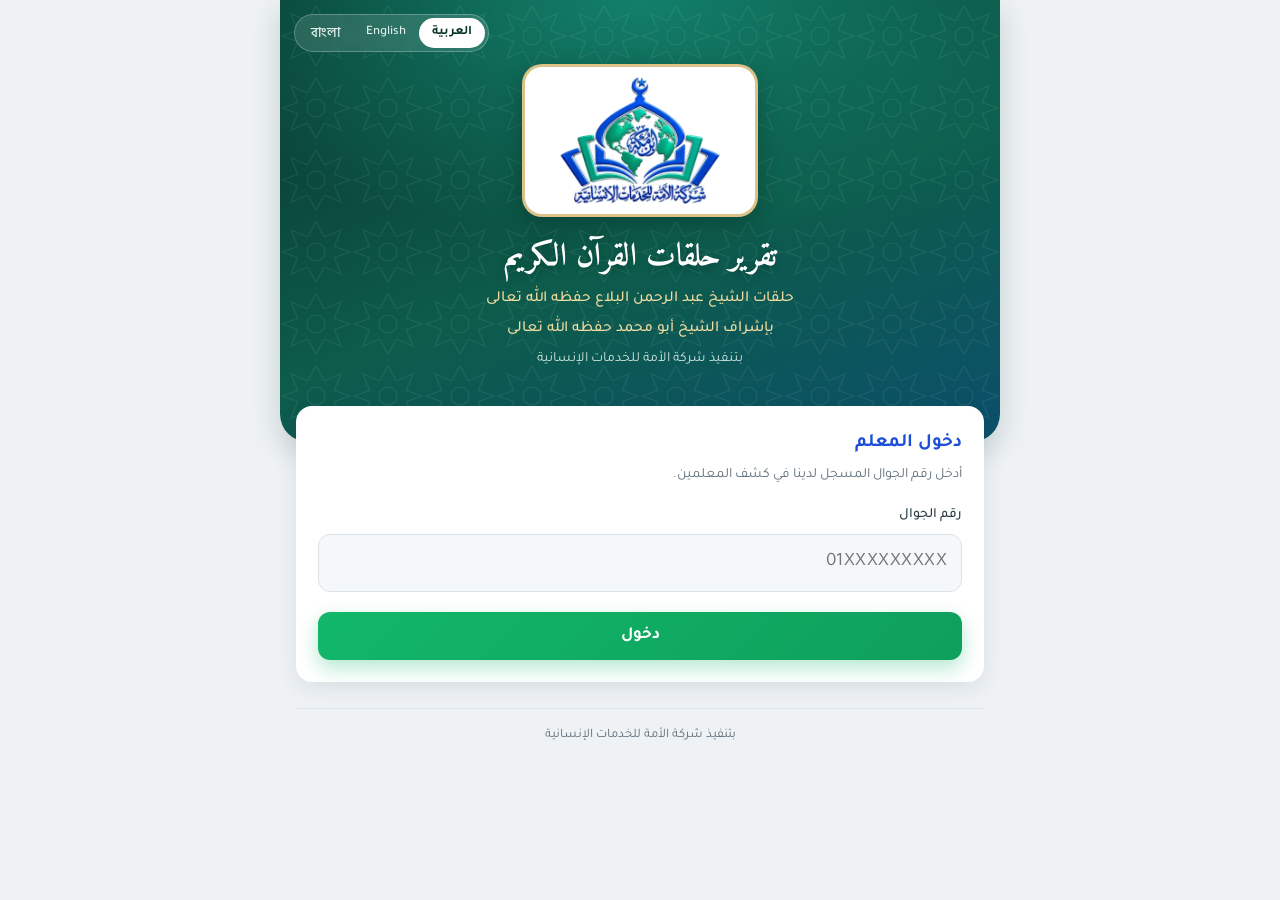
==== about.html @ 4562b219 "Redesign supporter portal (ring, month rail, cover cards, gallery viewer) and share center with What" ====
<!DOCTYPE html>
<html lang="ar" dir="rtl">
<head>
<meta charset="utf-8">
<meta name="viewport" content="width=device-width, initial-scale=1">
<meta name="robots" content="noindex,nofollow">
<meta name="theme-color" content="#0d5c4b">
<title>عن حلقات القرآن الكريم</title>
<link rel="icon" href="assets/logo.webp">
<link rel="manifest" href="manifest.webmanifest">
<link rel="apple-touch-icon" href="assets/icons/apple-touch-icon.png">
<meta name="mobile-web-app-capable" content="yes">
<meta name="apple-mobile-web-app-capable" content="yes">
<meta name="apple-mobile-web-app-status-bar-style" content="black-translucent">
<meta name="apple-mobile-web-app-title" content="حلقات القرآن">

<link rel="preconnect" href="https://fonts.googleapis.com">
<link rel="preconnect" href="https://fonts.gstatic.com" crossorigin>
<link href="https://fonts.googleapis.com/css2?family=Amiri:wght@700&family=Hind+Siliguri:wght@400;500;700&family=Tajawal:wght@400;500;700&display=swap" rel="stylesheet">
<link rel="stylesheet" href="css/style.css?v=8">
</head>
<body data-title="navAbout">
<div class="wrap wide">
  <header id="brand" class="brand"></header>
  <main>
    <nav id="topnav" class="topnav"></nav>
    <div id="content">
      <div class="card ab-hero"><h2 data-i18n="abHero"></h2><p data-i18n="abHeroSub"></p></div>
      <h3 class="ab-h" data-i18n="abStats"></h3>
      <div id="abStatsBox" class="stats s4 ab-stats"></div>
      <div id="abSections"></div>
      <h3 class="ab-h" data-i18n="abAchieve"></h3>
      <div id="abProgs"></div>
      <a class="btn ghost" href="index.html" style="text-align:center;text-decoration:none" data-i18n="abLogin"></a>
    </div>
  </main>
  <footer class="ft" data-i18n="brandCo"></footer>
</div>
<div id="toast" class="hidden"></div>
<script src="js/config.js?v=2"></script>
<script src="js/i18n.js"></script>
<script src="js/i18n2.js?v=13"></script>
<script src="js/common.js"></script>
<script src="js/about.js"></script>
</body>
</html>
---- css/style.css ----
:root{
  --bg:#eef2f5; --card:#fff; --ink:#14232d; --muted:#5f707c; --line:#dbe3e9; --soft:#f5f8fa;
  --pri:#0d5c4b; --pri2:#0a4a3c; --pri-d:#08352c; --blue:#1d44b8; --gold:#c9a24a; --goldbg:#fbf4e1;
  --ok:#17804f; --okbg:#e4f4ec; --err:#b23a2c; --errbg:#fbe9e6;
  --sh1:0 1px 2px rgba(16,40,52,.06),0 4px 14px rgba(16,40,52,.06); --sh2:0 10px 30px rgba(8,53,44,.18);
}
*{box-sizing:border-box}
html{-webkit-text-size-adjust:100%;scroll-behavior:smooth}
body{margin:0;background:var(--bg);color:var(--ink);font:400 16px/1.7 'Tajawal',system-ui,sans-serif}
html[lang=bn] body,html[lang=bn] input,html[lang=bn] select,html[lang=bn] textarea,html[lang=bn] button{font-family:'Hind Siliguri','Tajawal',system-ui,sans-serif}
html[lang=en] body{line-height:1.55}
.hidden{display:none!important}
.wrap{max-width:720px;margin:0 auto;padding:0 16px 56px}
.brand{position:relative;margin:0 -16px;padding:64px 20px 70px;text-align:center;color:#fff;
  background:
   url("data:image/svg+xml,%3Csvg xmlns='http://www.w3.org/2000/svg' width='72' height='72' viewBox='0 0 72 72'%3E%3Cg fill='none' stroke='%23ffffff' stroke-opacity='.07' stroke-width='1.2'%3E%3Cpath d='M36 6l8.5 14.7L61 14l-6.7 16.5L70 36l-15.7 5.5L61 58l-16.5-6.7L36 66l-8.5-14.7L11 58l6.7-16.5L2 36l15.7-5.5L11 14l16.5 6.7z'/%3E%3Ccircle cx='36' cy='36' r='9'/%3E%3C/g%3E%3C/svg%3E"),
   radial-gradient(120% 90% at 50% 0%,#12806a 0%,transparent 60%),
   linear-gradient(160deg,var(--pri-d) 0%,var(--pri) 55%,#0b4f6b 100%);
  border-radius:0 0 28px 28px;box-shadow:var(--sh2)}
.brand::after{content:"";position:absolute;left:50%;bottom:0;width:120px;height:4px;transform:translateX(-50%);background:linear-gradient(90deg,transparent,var(--gold),transparent);border-radius:4px}
.brand .lg{display:inline-block;background:#fff;border-radius:20px;padding:10px 20px;line-height:0;box-shadow:0 8px 24px rgba(0,0,0,.22);border:3px solid rgba(201,162,74,.65)}
.brand .lg img{width:190px;max-width:52vw;height:auto}
.brand h1{font:700 32px/1.4 'Amiri',serif;margin:18px 0 6px;text-shadow:0 2px 10px rgba(0,0,0,.25)}
html:not([lang=ar]) .brand h1{font-family:'Hind Siliguri','Tajawal',sans-serif;font-size:26px;font-weight:700}
.brand p{margin:0;color:#cfe3dc;font-size:14px;white-space:pre-line}
.brand p.sh{color:#f1dca0;font-size:15.5px;font-weight:500;line-height:1.9;margin-bottom:4px}
.langs{position:absolute;top:14px;inset-inline-end:14px;display:flex;background:rgba(255,255,255,.12);border:1px solid rgba(255,255,255,.25);border-radius:30px;padding:3px;backdrop-filter:blur(4px)}
.langs button{font:500 13px 'Tajawal','Hind Siliguri',sans-serif;color:#e4f0ec;background:transparent;border:0;border-radius:30px;padding:4px 13px;cursor:pointer;transition:background .15s}
.langs button.on{background:#fff;color:var(--pri-d);font-weight:700}
main{margin-top:-36px;position:relative}
.card{background:var(--card);border:1px solid var(--line);border-radius:16px;padding:22px;margin-bottom:16px;box-shadow:var(--sh1)}
h2{font-size:19px;margin:0 0 4px;color:var(--pri-d)}
.sub{color:var(--muted);font-size:14px;margin:0 0 14px}
label.f{display:block;font-weight:500;font-size:14px;margin:16px 0 6px;color:#2b3d49}
input[type=text],input[type=tel],input[type=email],input[type=date],textarea,select{
  width:100%;font:inherit;padding:12px 14px;border:1.5px solid var(--line);border-radius:12px;background:var(--soft);color:var(--ink);transition:border-color .15s,background .15s,box-shadow .15s}
input:hover,select:hover,textarea:hover{border-color:#b7c5cf}
input:focus,textarea:focus,select:focus{outline:0;border-color:var(--pri);background:#fff;box-shadow:0 0 0 4px rgba(13,92,75,.14)}
button:focus-visible,.slot:focus-within,.vrow:focus-within,summary:focus-visible{outline:3px solid #7fc1b0;outline-offset:2px}
input[type=tel],input[type=email]{direction:ltr;text-align:left}
html[dir=rtl] input[type=tel],html[dir=rtl] input[type=email]{text-align:right}
input[type=tel]{font-size:19px;letter-spacing:.5px}
.btn{display:block;width:100%;font:700 17px 'Tajawal',sans-serif;border:0;border-radius:12px;padding:14px;background:linear-gradient(180deg,var(--pri) 0%,var(--pri2) 100%);color:#fff;cursor:pointer;margin-top:20px;box-shadow:0 6px 16px rgba(13,92,75,.3);transition:transform .1s,box-shadow .15s,filter .15s}
html[lang=bn] .btn{font-family:'Hind Siliguri',sans-serif}
.btn:hover{filter:brightness(1.08);box-shadow:0 8px 20px rgba(13,92,75,.36)}
.btn:active{transform:translateY(1px)}
.btn:disabled{opacity:.6;cursor:wait}
.btn.ghost{background:#fff;color:var(--pri);border:1.5px solid var(--pri);box-shadow:none;margin-top:12px}
.btn.ghost:hover{background:var(--soft);filter:none}
.pick{display:block;width:100%;text-align:start;background:var(--soft);border:1.5px solid var(--line);border-radius:12px;padding:13px 16px;margin-top:10px;font:inherit;cursor:pointer;transition:border-color .15s,background .15s}
.pick:hover{border-color:var(--pri);background:#fff}
.pick b{display:block}.pick span{color:var(--muted);font-size:14px}
.me{display:flex;justify-content:space-between;gap:12px;align-items:center;border-inline-start:5px solid var(--gold)}
.me h2{font:700 22px/1.4 'Amiri','Hind Siliguri',serif;color:var(--pri-d)}
.me small{color:var(--muted);display:block;font-size:13.5px;line-height:1.5}
.linkbtn{background:var(--soft);border:1px solid var(--line);border-radius:30px;color:var(--pri-d);font:500 13.5px 'Tajawal','Hind Siliguri';cursor:pointer;padding:6px 16px;white-space:nowrap}
.linkbtn:hover{background:#fff;border-color:var(--pri)}
.tabs{display:flex;gap:4px;background:#e1e8ed;border-radius:14px;padding:4px;margin:0 0 16px}
.tabs button{flex:1;font:500 15px 'Tajawal','Hind Siliguri',sans-serif;padding:10px 6px;border:0;background:transparent;border-radius:11px;cursor:pointer;color:var(--muted);transition:all .15s}
.tabs button:hover{color:var(--pri-d)}
.tabs button.on{background:#fff;color:var(--pri-d);font-weight:700;box-shadow:0 1px 4px rgba(16,40,52,.15)}
.tabs.t3 button{font-size:14px}
.note{border-radius:12px;padding:13px 16px;font-size:15px;margin-bottom:16px}
.note.info{background:var(--goldbg);border:1px solid #ecd9a0;color:#5b4710}
.note.good{background:var(--okbg);border:1px solid #a9d9c0;color:#0f5a37}
.hd{color:var(--pri);font-size:13.5px;margin:6px 0 0;font-weight:500}
.grid{display:grid;grid-template-columns:repeat(3,1fr);gap:12px}
.sec{font-weight:700;margin:26px 0 6px;font-size:16px;color:var(--pri-d);display:flex;align-items:baseline;flex-wrap:wrap;gap:6px;padding-bottom:8px;border-bottom:1px solid var(--line)}
.sec small{font-weight:400;color:var(--muted);font-size:13px}
.slot{position:relative;display:flex;flex-direction:column;align-items:center;justify-content:center;text-align:center;gap:3px;aspect-ratio:1;border:2px dashed #aebfca;border-radius:14px;background:var(--soft) center/cover no-repeat;cursor:pointer;overflow:hidden;padding:6px;font-size:13px;transition:border-color .15s,background-color .15s,transform .1s}
.slot:hover{border-color:var(--pri);background-color:#fff}
.slot:active{transform:scale(.98)}
.slot .plus{width:42px;height:42px;border-radius:50%;background:#dff0ea;color:var(--pri);display:flex;align-items:center;justify-content:center}
.slot .plus svg{width:22px;height:22px}
.slot b{font-weight:500;color:#2b3d49}
.slot small{color:var(--err);font-size:11.5px}
.slot.has{border:2px solid var(--ok)}
.slot.has .plus,.slot.has b,.slot.has small{display:none}
.slot .tick{display:none;position:absolute;bottom:7px;inset-inline-end:7px;background:var(--ok);color:#fff;border-radius:50%;width:24px;height:24px;line-height:24px;font-size:13px;box-shadow:0 2px 6px rgba(0,0,0,.3)}
.slot.has .tick{display:block}
.vrow{display:flex;align-items:center;gap:14px;border:2px dashed #aebfca;border-radius:14px;padding:14px;margin-top:12px;background:var(--soft);cursor:pointer;position:relative;transition:border-color .15s}
.vrow:hover{border-color:var(--pri);background:#fff}
.vrow.has{border:2px solid var(--ok);background:#eef8f2}
.vrow .ic{width:46px;height:46px;border-radius:12px;background:#dff0ea;display:flex;align-items:center;justify-content:center;font-size:22px;flex:0 0 auto}
.vrow .t{flex:1;min-width:0}
.vrow .t b{display:block;font-size:15px}
.vrow .t span{display:block;color:var(--muted);font-size:13px;overflow:hidden;text-overflow:ellipsis;white-space:nowrap;unicode-bidi:plaintext;text-align:start}
.x{position:absolute;inset-inline-start:8px;top:8px;background:#fff;border:1px solid var(--line);border-radius:50%;width:28px;height:28px;cursor:pointer;font-size:0;display:none;z-index:2;box-shadow:0 1px 4px rgba(0,0,0,.2)}
.x::before{content:"✕";font-size:13px;color:var(--err)}
.has .x{display:block}
.vrow.has .x{top:50%;margin-top:-14px}
.overlay{position:fixed;inset:0;background:rgba(8,40,34,.82);backdrop-filter:blur(3px);display:flex;align-items:center;justify-content:center;padding:24px;z-index:50}
.overlay .box{background:#fff;border-radius:20px;padding:28px 24px;width:100%;max-width:380px;text-align:center;box-shadow:var(--sh2)}
.bar{height:12px;background:#e1e8ed;border-radius:8px;overflow:hidden;margin:18px 0 10px}
.bar i{display:block;height:100%;width:0;background:linear-gradient(90deg,var(--pri),var(--gold));border-radius:8px;transition:width .25s}
#toast{position:fixed;bottom:22px;right:50%;transform:translateX(50%);background:var(--ink);color:#fff;padding:12px 20px;border-radius:14px;font-size:15px;z-index:60;max-width:90%;text-align:center;box-shadow:var(--sh2)}
#toast.err{background:var(--err)}
.stats{display:grid;grid-template-columns:repeat(3,1fr);gap:12px;margin-bottom:14px}
.stat{background:#fff;border:1px solid var(--line);border-radius:16px;padding:16px 8px 14px;text-align:center;box-shadow:var(--sh1);position:relative;overflow:hidden}
.stat::before{content:"";position:absolute;top:0;left:0;right:0;height:4px;background:var(--blue)}
.stat.ok::before{background:var(--ok)}.stat.no::before{background:var(--err)}
.stat b{display:block;font:700 34px/1.2 'Amiri','Hind Siliguri',serif;color:var(--blue)}
.stat span{font-size:13px;color:var(--muted)}
.stat.ok b{color:var(--ok)}.stat.no b{color:var(--err)}
.meter{height:10px;background:#dde5ea;border-radius:8px;overflow:hidden;margin:0 0 16px}
.meter i{display:block;height:100%;background:linear-gradient(90deg,var(--ok),#3fbf86);border-radius:8px}
.row2{display:flex;gap:12px;flex-wrap:wrap}.row2>*{flex:1 1 140px;min-width:0}
.item{background:#fff;border:1px solid var(--line);border-radius:14px;margin-bottom:10px;overflow:hidden;box-shadow:var(--sh1);transition:border-color .15s}
.item[open]{border-color:#9cc7bb}
.item>summary{list-style:none;cursor:pointer;padding:14px 16px;display:flex;justify-content:space-between;gap:10px;align-items:center}
.item>summary::-webkit-details-marker{display:none}
.item>summary b{display:block;color:var(--pri-d)}
.item>summary small{color:var(--muted);display:block;font-size:13px;line-height:1.5}
.badge{font-size:12.5px;border-radius:30px;padding:3px 12px;white-space:nowrap;font-weight:500}
.badge.ok{background:var(--okbg);color:var(--ok)}.badge.no{background:var(--errbg);color:var(--err)}
.item .body{padding:0 16px 16px;border-top:1px solid var(--line);background:linear-gradient(#f8fbfc,#fff)}
.thumbs{display:grid;grid-template-columns:repeat(3,1fr);gap:8px;margin-top:12px}
.thumbs img,.vt{width:100%;aspect-ratio:1;object-fit:cover;border-radius:10px;background:#dfe7ec;cursor:pointer;display:block}
.vt{display:flex;align-items:center;justify-content:center;font-size:30px;background:linear-gradient(160deg,var(--pri),var(--blue));color:#fff;border:0}
.vwrap{margin-top:10px}.vwrap iframe{width:100%;aspect-ratio:16/9;border:0;border-radius:10px;background:#000}
.contact{display:flex;gap:8px;margin-top:10px;flex-wrap:wrap}
.contact a,.contact button{flex:1 1 110px;text-align:center;padding:9px 10px;border-radius:10px;border:1.5px solid var(--pri);color:var(--pri);background:#fff;text-decoration:none;font:500 14px 'Tajawal','Hind Siliguri',sans-serif;cursor:pointer}
.contact a:hover,.contact button:hover{background:var(--pri);color:#fff}
.contact button:disabled{opacity:.6;cursor:wait}
.lb{position:fixed;inset:0;background:rgba(0,0,0,.93);z-index:70;display:flex;align-items:center;justify-content:center;padding:12px}
.lb img{max-width:100%;max-height:92vh;border-radius:8px}
.lb a{position:absolute;top:16px;inset-inline-start:16px;color:#fff;font-size:15px;text-decoration:underline}
.empty{text-align:center;color:var(--muted);padding:34px 10px;background:#fff;border:1px dashed var(--line);border-radius:14px}
.stu{background:#fff;border:1px solid var(--line);border-radius:14px;padding:13px 16px;margin-bottom:10px;display:flex;justify-content:space-between;gap:10px;align-items:center;box-shadow:var(--sh1)}
.stu b{display:block;color:var(--pri-d)}.stu small{color:var(--muted);font-size:13px;display:block;line-height:1.5}
.stu .act{display:flex;gap:6px;flex:0 0 auto}
.stu .act button{font:inherit;font-size:13px;padding:6px 12px;border-radius:9px;border:1.5px solid var(--line);background:var(--soft);cursor:pointer}
.stu .act button:hover{border-color:var(--pri)}
.stu .act .dl{color:var(--err);border-color:#efc2bb;background:#fff}
.slist{margin-top:10px;border-top:1px dashed var(--line);padding-top:8px;font-size:14px;flex-basis:100%}
.slist div{padding:5px 0;border-bottom:1px solid #edf1f4}
footer.ft{text-align:center;color:var(--muted);font-size:13px;margin-top:26px;padding-top:16px;border-top:1px solid var(--line)}
@media (max-width:420px){.brand h1{font-size:27px}.brand{padding-top:60px}.card{padding:18px}}
@media (prefers-reduced-motion:reduce){*{transition:none!important;scroll-behavior:auto!important}}

/* ---------- الصفحات الفرعية ---------- */
.wrap.wide{max-width:1100px}
.brand.compact{padding:56px 18px 64px}
.brand.compact .lg{padding:6px 14px;border-radius:14px}
.brand.compact .lg img{width:120px}
.brand.compact h1{font-size:24px;margin:12px 0 0}
html:not([lang=ar]) .brand.compact h1{font-size:21px}
.brand.compact p{display:none}
.topnav{display:flex;gap:6px;align-items:center;background:#fff;border:1px solid var(--line);border-radius:16px;padding:6px;margin-bottom:16px;box-shadow:var(--sh1);overflow-x:auto}
.topnav a{flex:1 0 auto;text-align:center;padding:10px 16px;border-radius:11px;color:var(--muted);text-decoration:none;font-weight:500;font-size:15px;white-space:nowrap}
.topnav a:hover{color:var(--pri-d);background:var(--soft)}
.topnav a.on{background:var(--pri);color:#fff;font-weight:700}
.topnav .out{flex:0 0 auto;margin-inline-start:auto;background:var(--soft);border:1px solid var(--line);border-radius:30px;color:var(--pri-d);font:500 13.5px 'Tajawal','Hind Siliguri';padding:6px 16px;cursor:pointer;white-space:nowrap}
.topnav .out:hover{border-color:var(--pri);background:#fff}
.ptitle{margin:0 0 4px;font:700 24px/1.4 'Amiri','Hind Siliguri',serif;color:var(--pri-d)}
.stats.s4{grid-template-columns:repeat(4,1fr)}
@media (max-width:560px){.stats.s4{grid-template-columns:repeat(2,1fr)}}
.stat.blue b{color:var(--blue)}
.fbar{display:flex;gap:10px;flex-wrap:wrap;align-items:flex-end}
.fbar>div{flex:1 1 150px;min-width:0}
.fbar label.f{margin-top:0}

/* التوثيق */
.dsec{background:#fff;border:1px solid var(--line);border-radius:16px;padding:18px;margin-bottom:18px;box-shadow:var(--sh1);scroll-margin-top:14px}
.dsec header{display:flex;justify-content:space-between;gap:10px;flex-wrap:wrap;margin-bottom:6px}
.dsec h3{margin:0;font-size:19px;color:var(--pri-d)}
.meta{color:var(--muted);font-size:13.5px;line-height:1.6}
.mlabel{font-weight:700;font-size:14.5px;color:var(--pri-d);margin:16px 0 8px}
.mgrid{display:grid;grid-template-columns:repeat(auto-fill,minmax(150px,1fr));gap:10px}
.mgrid img{width:100%;aspect-ratio:4/3;object-fit:cover;border-radius:12px;background:#dfe7ec;cursor:zoom-in;display:block;transition:transform .15s}
.mgrid img:hover{transform:scale(1.02)}
.vgrid{display:grid;grid-template-columns:repeat(auto-fill,minmax(300px,1fr));gap:12px}
.vbox{position:relative;aspect-ratio:16/9;border-radius:12px;overflow:hidden;background:#0d1b17}
.vbox iframe{position:absolute;inset:0;width:100%;height:100%;border:0}
.vbox .ph{position:absolute;inset:0;display:flex;align-items:center;justify-content:center;color:#6f9a8d;font-size:34px}
.lb .nv{position:absolute;top:50%;margin-top:-26px;width:52px;height:52px;border-radius:50%;border:0;background:rgba(255,255,255,.16);color:#fff;font-size:22px;cursor:pointer}
.lb .nv:hover{background:rgba(255,255,255,.3)}
.lb .pv{inset-inline-start:14px}.lb .nx{inset-inline-end:14px}
html[dir=rtl] .lb .nv{transform:scaleX(-1)}
.lb .cnt{position:absolute;bottom:16px;left:0;right:0;text-align:center;color:#dfe9e5;font-size:14px}

/* المعلمون والإنجاز اليومي */
.pills{display:flex;flex-wrap:wrap;gap:6px;margin-top:12px}
.pill{display:inline-block;font-size:12.5px;background:#eaf1f5;color:#2b4a5c;border-radius:30px;padding:2px 11px;white-space:nowrap}
.tl{margin-top:12px;display:flex;flex-direction:column;gap:8px}
.te{border:1px solid var(--line);border-radius:12px;padding:10px 14px;background:#fff;border-inline-start:4px solid var(--gold)}
.te .top{display:flex;justify-content:space-between;gap:8px;flex-wrap:wrap;align-items:center}
.te b{color:var(--pri-d);font-size:14.5px}
.te .tx{font-size:14px;color:#2b3d49;margin-top:4px}
.te .tx div{padding:1px 0}
.notice{margin-bottom:16px}

/* ===== الميزات الجديدة ===== */
.pgrid{display:grid;grid-template-columns:repeat(auto-fill,minmax(280px,1fr));gap:14px;margin-bottom:16px}
.pcard{background:#fff;border:1px solid var(--line);border-radius:16px;padding:18px;box-shadow:var(--sh1);border-top:4px solid var(--gold)}
.pcard.done{border-top-color:var(--ok)}.pcard.running{border-top-color:var(--blue)}
.pcard .ph2{display:flex;gap:8px;margin-bottom:8px;flex-wrap:wrap}
.pcard h3{font:700 19px/1.5 'Amiri','Hind Siliguri',serif;color:var(--pri-d);margin:0 0 4px}
.pcard p{margin:8px 0;line-height:1.7;font-size:15px;white-space:pre-line}
.pcard .prize{background:var(--goldbg);border:1px solid #ecd9a0;color:#5b4710;border-radius:10px;padding:8px 12px;font-weight:700;margin:8px 0;font-size:14.5px}
.badge.st{background:var(--soft);color:var(--pri-d)}.badge.no2{background:var(--goldbg);color:#7a5c10}
.acts{display:flex;gap:14px;flex-wrap:wrap;margin-top:10px}
.linkbtn.danger{color:var(--err)}
.urow h3{margin:0 0 2px;font-size:17px}
.ab-hero{text-align:center;background:linear-gradient(135deg,var(--pri-d),var(--pri));color:#fff;border:0;padding:34px 20px}
.card.ab-hero h2{color:#fff;font:700 28px/1.5 'Amiri','Hind Siliguri',serif;margin:0 0 8px}.ab-hero p{margin:0;opacity:.92}
.ab-h{font:700 22px 'Amiri','Hind Siliguri',serif;color:var(--pri-d);margin:26px 4px 12px}
.ab-stats{grid-template-columns:repeat(3,1fr)}
.ab-sec h3{font:700 21px 'Amiri','Hind Siliguri',serif;color:var(--pri-d);margin:0 0 10px}
.ab-sec p{line-height:2;margin:0;white-space:pre-line}
.ab-sec ul{margin:0;padding-inline-start:22px;line-height:2}
.ab-sec li::marker{color:var(--gold)}
textarea{width:100%;font:inherit;padding:12px 14px;border:1.5px solid var(--line);border-radius:12px;background:#fff;resize:vertical}
@media(max-width:640px){.ab-stats{grid-template-columns:repeat(2,1fr)}.stats.s4{grid-template-columns:repeat(2,1fr)}}
.ab-link{display:block;text-align:center;margin-top:18px;color:var(--pri);font-weight:700}

.cgrid{align-items:start;display:grid;grid-template-columns:repeat(2,1fr);gap:16px}
.cgrid .wide{grid-column:1/-1}
.cc{margin-bottom:0}.cc h3{font:700 18px 'Amiri','Hind Siliguri',serif;color:var(--pri-d);margin:0 0 10px}
.cc svg{display:block;max-width:100%;height:auto}
.badge.by.adm{background:#fbf1d6;color:#7a5c10}.badge.by.tch{background:#e4ebfb;color:#1d44b8}
@media(max-width:760px){.cgrid{grid-template-columns:1fr}}

/* ===== الواجهة الداخلية: ألوان زاهية وأرقام بارزة ===== */
:root{--v-green:#12b76a;--v-green2:#0e9f5c;--v-blue:#2563eb;--v-blue2:#1d4ed8;--v-orange:#f59e0b;--v-orange2:#ea7a0b;--v-purple:#7c3aed;--v-purple2:#6d28d9;--v-red:#ef4444;--v-red2:#dc2626;--v-teal:#0ea5a4;--v-teal2:#0b8a8a}
/* بطاقات الأرقام */
.stat{border:0;color:#fff;padding:18px 8px 16px;background:linear-gradient(135deg,var(--v-blue),var(--v-blue2));box-shadow:0 8px 20px rgba(37,99,235,.28);transition:transform .15s}
.stat:hover{transform:translateY(-2px)}
.stat::before{display:none}
.stat::after{content:"";position:absolute;inset-inline-end:-18px;top:-18px;width:70px;height:70px;border-radius:50%;background:rgba(255,255,255,.14)}
.stat b,.stat.ok b,.stat.no b,.stat.blue b{color:#fff;font:800 40px/1.15 'Tajawal','Hind Siliguri',sans-serif;text-shadow:0 2px 8px rgba(0,0,0,.18);letter-spacing:.5px}
.stat span{color:rgba(255,255,255,.95);font-weight:700;font-size:13.5px}
.stat.ok{background:linear-gradient(135deg,var(--v-green),var(--v-green2));box-shadow:0 8px 20px rgba(18,183,106,.3)}
.stat.no{background:linear-gradient(135deg,var(--v-red),var(--v-red2));box-shadow:0 8px 20px rgba(239,68,68,.3)}
.stat.blue{background:linear-gradient(135deg,var(--v-blue),var(--v-blue2))}
.stat.gold{background:linear-gradient(135deg,var(--v-orange),var(--v-orange2));box-shadow:0 8px 20px rgba(245,158,11,.3)}
.stats .stat:nth-child(4n+3):not(.ok):not(.no):not(.blue){background:linear-gradient(135deg,var(--v-orange),var(--v-orange2));box-shadow:0 8px 20px rgba(245,158,11,.3)}
.stats .stat:nth-child(4n):not(.ok):not(.no):not(.blue){background:linear-gradient(135deg,var(--v-purple),var(--v-purple2));box-shadow:0 8px 20px rgba(124,58,237,.3)}
.stats .stat:nth-child(4n+2):not(.ok):not(.no):not(.blue){background:linear-gradient(135deg,var(--v-teal),var(--v-teal2));box-shadow:0 8px 20px rgba(14,165,164,.3)}
.meter{height:14px;background:#d8e4ee;border-radius:10px}
.meter i{background:linear-gradient(90deg,var(--v-green),#4ade80)}
/* رأس الصفحة */
.me{background:linear-gradient(135deg,#0f766e,#2563eb);color:#fff;border:0;border-radius:18px;box-shadow:0 10px 26px rgba(37,99,235,.25)}
.me h2{color:#fff;font-family:'Tajawal','Hind Siliguri',sans-serif;font-weight:800;font-size:22px}
.me small{color:rgba(255,255,255,.9)}
.me .linkbtn{color:#fff;background:rgba(255,255,255,.18);border-radius:30px;padding:6px 16px}
.me .linkbtn:hover{background:rgba(255,255,255,.3)}
/* القائمة والتبويبات */
.topnav{background:#fff;border:0;box-shadow:0 6px 20px rgba(16,40,52,.12);padding:8px}
.topnav a{font-weight:700;color:#3b4b57;border-radius:12px}
.topnav a:hover{background:#eef6ff;color:var(--v-blue)}
.topnav a.on{background:linear-gradient(135deg,var(--v-green),var(--v-teal));color:#fff;box-shadow:0 4px 12px rgba(14,165,164,.35)}
.topnav a::before{margin-inline-end:6px}
.topnav a[href^="admin"]::before{content:"📊"}.topnav a[href^="docs"]::before{content:"🖼️"}.topnav a[href^="insights"]::before{content:"📈"}
.topnav a[href^="teachers"]::before{content:"👥"}.topnav a[href^="programs"]::before{content:"🏆"}.topnav a[href^="manage"]::before{content:"⚙️"}.topnav a[href^="about"]::before{content:"📖"}
.topnav .out{background:#fff1f1;color:var(--v-red2);border-color:#ffd0d0;font-weight:700}
.tabs{background:#fff;box-shadow:0 6px 18px rgba(16,40,52,.1);padding:6px;gap:6px}
.tabs button{font-weight:700;color:#3b4b57;padding:12px 6px;border-radius:12px}
.tabs button:hover{background:#eef6ff;color:var(--v-blue)}
.tabs button.on{background:linear-gradient(135deg,var(--v-blue),var(--v-purple));color:#fff;box-shadow:0 5px 14px rgba(79,70,229,.35)}
#tabR::before{content:"📝 "}#tabD::before{content:"📅 "}#tabS::before{content:"🎓 "}#tabG::before{content:"🏆 "}#tabP::before{content:"👤 "}
.t5 button{font-size:13px;padding:11px 2px}
/* بطاقات وعناصر */
.card{border:0;box-shadow:0 6px 22px rgba(16,40,52,.09)}
.card h2{color:var(--v-blue2)}
.btn{background:linear-gradient(135deg,var(--v-green),var(--v-green2));box-shadow:0 8px 20px rgba(18,183,106,.32)}
.btn.ghost{background:#fff;color:var(--v-blue2);border-color:var(--v-blue);box-shadow:none}
.btn.ghost:hover{background:#eef4ff}
.badge{font-weight:700}
.badge.ok{background:var(--v-green);color:#fff}.badge.no{background:var(--v-red);color:#fff}
.badge.st{background:#eef2ff;color:var(--v-purple2)}.badge.no2{background:#fff4dc;color:#b45309}
.badge.by.adm{background:var(--v-orange);color:#fff}.badge.by.tch{background:var(--v-blue);color:#fff}
.item{border:0;box-shadow:0 4px 16px rgba(16,40,52,.09);border-inline-start:5px solid var(--v-blue)}
.item[open]{box-shadow:0 8px 24px rgba(37,99,235,.18)}
.item>summary b{color:#0b2a4a;font-size:16.5px}
.pill{background:#e8f1ff;color:var(--v-blue2);font-weight:700}
.pcard{border:0;box-shadow:0 6px 20px rgba(16,40,52,.1);border-top:5px solid var(--v-orange)}
.pcard.running{border-top-color:var(--v-blue)}.pcard.done{border-top-color:var(--v-green)}
.pcard .prize{background:linear-gradient(135deg,#fff7e0,#ffeab5);border-color:#f5cf6b;color:#7a4a00}
.dsec{border:0;box-shadow:0 6px 20px rgba(16,40,52,.09);border-top:5px solid var(--v-teal)}
.dsec h3{color:#0b2a4a}
.cc h3{color:var(--v-blue2);font-family:'Tajawal','Hind Siliguri',sans-serif;font-weight:800}
.contact a,.contact button{border-color:var(--v-blue);color:var(--v-blue2);font-weight:700}
.contact a:hover,.contact button:hover{background:var(--v-blue);color:#fff}
.ab-hero{background:linear-gradient(135deg,#0f766e,#2563eb 60%,#7c3aed)!important}
.ab-sec{border-top:5px solid var(--v-purple)}.ab-sec:nth-of-type(3n+1){border-top-color:var(--v-green)}.ab-sec:nth-of-type(3n+2){border-top-color:var(--v-orange)}
.ab-sec h3{color:#0b2a4a;font-family:'Tajawal','Hind Siliguri',sans-serif;font-weight:800}
.ab-h{color:#0b2a4a;font-family:'Tajawal','Hind Siliguri',sans-serif;font-weight:800}
.abBtn{display:block;text-align:center;text-decoration:none;color:#fff;font-weight:800;padding:13px;border-radius:14px;margin:0 0 14px;background:linear-gradient(135deg,var(--v-purple),var(--v-blue));box-shadow:0 8px 20px rgba(124,58,237,.3)}
.abBtn::before{content:"📖 "}
#tKpi{margin-bottom:14px}
.card.me h2{color:#fff}

#installBar{position:fixed;inset-inline:12px;bottom:12px;z-index:50;display:flex;align-items:center;gap:10px;background:linear-gradient(135deg,#0f766e,#2563eb);color:#fff;border-radius:18px;padding:12px 14px;box-shadow:0 12px 32px rgba(0,0,0,.35);max-width:560px;margin:0 auto}
#installBar .ic{font-size:28px}#installBar div{flex:1;min-width:0}#installBar b{display:block}#installBar small{opacity:.92;line-height:1.4;display:block;font-size:12.5px}
#installBar .go{background:#fff;color:#0f766e;border:0;border-radius:12px;padding:9px 18px;font:800 15px 'Tajawal','Hind Siliguri',sans-serif;cursor:pointer}
#installBar .x{background:transparent;color:#fff;border:0;font-size:18px;cursor:pointer;opacity:.8}

/* قائمة من رفع ومن لم يرفع */
.rgrid{display:grid;grid-template-columns:1fr 1fr;gap:14px}
@media(max-width:700px){.rgrid{grid-template-columns:1fr}}
.rcol{border-radius:14px;padding:12px 14px}
.rcol h4{margin:0 0 10px;font-size:15px}
.rcol.ok{background:#e8f8ef;border:1px solid #86d9a8}.rcol.ok h4{color:#0b7a4f}
.rcol.no{background:#fdecec;border:1px solid #f1a3a3}.rcol.no h4{color:#b42318}
.chips{display:flex;flex-wrap:wrap;gap:6px}
.chip{display:inline-block;padding:5px 11px;border-radius:999px;font-size:13px;font-weight:600;text-decoration:none;color:#fff}
.rcol.ok .chip{background:linear-gradient(135deg,#13b86a,#0b8f52)}
.rcol.no .chip{background:linear-gradient(135deg,#ef4444,#c62828)}

/* مركز المشاركة: رابط الداعم */
.sc-hero{position:relative;border-radius:22px;padding:22px 20px;margin-bottom:14px;color:#fff;background:radial-gradient(120% 120% at 100% 0%,#15907a,transparent 55%),linear-gradient(150deg,#08352c,#0d5c4b 60%,#0b4f6b);box-shadow:var(--sh2)}
.sc-ic{width:46px;height:46px;border-radius:14px;background:rgba(255,255,255,.16);display:flex;align-items:center;justify-content:center;font-size:22px;margin-bottom:8px}
.sc-hero h3{margin:0 0 4px;font:700 22px 'Amiri','Hind Siliguri',serif}.sc-hero p{margin:0 0 14px;color:#d4e7e0;font-size:14.5px}
.sc-row{background:rgba(255,255,255,.12);border:1px solid rgba(255,255,255,.22);border-radius:16px;padding:12px 14px;margin-bottom:10px}
.sc-row>b{display:block;margin-bottom:6px}
.sc-url{background:rgba(0,0,0,.25);border-radius:10px;padding:8px 12px;font:500 12.5px/1.4 ui-monospace,monospace;word-break:break-all;color:#cfeee0;margin-bottom:10px}
.sc-act{display:flex;flex-wrap:wrap;gap:8px}
.sc-b{font:700 14px 'Tajawal','Hind Siliguri',sans-serif;border:1.5px solid rgba(255,255,255,.4);background:transparent;color:#fff;border-radius:12px;padding:9px 14px;cursor:pointer}
.sc-b.main{background:#fff;color:#08352c;border-color:#fff}.sc-b.wa{background:#25d366;border-color:#25d366;color:#052e16}
.sc-add summary,.sc-drive summary{cursor:pointer;font-weight:700}
.sc-add summary{color:#e9f6f1}.sc-add input{background:#fff}
.sc-drive>summary{font-size:16px}.sc-drive[open]>summary{margin-bottom:14px}
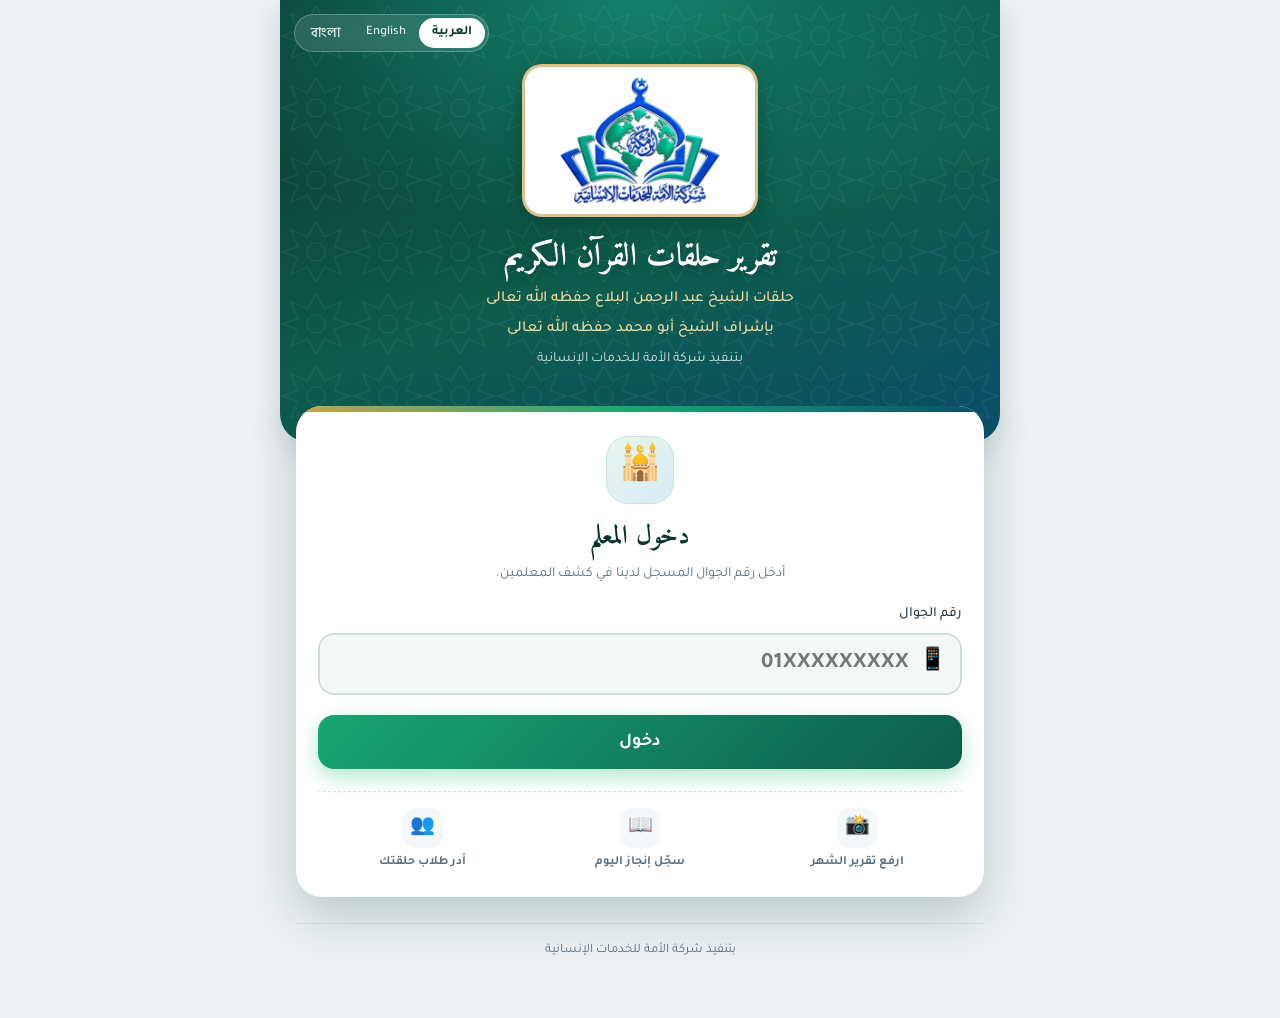
==== commit 7d22c3eb: "Teacher cards grid, new login gate design, cache bump Co-Authored-By: Claude Sonnet 5.5 <noreply@ant" ====
--- a/about.html
+++ b/about.html
@@ -17,7 +17,7 @@
 <link rel="preconnect" href="https://fonts.googleapis.com">
 <link rel="preconnect" href="https://fonts.gstatic.com" crossorigin>
 <link href="https://fonts.googleapis.com/css2?family=Amiri:wght@700&family=Hind+Siliguri:wght@400;500;700&family=Tajawal:wght@400;500;700&display=swap" rel="stylesheet">
-<link rel="stylesheet" href="css/style.css?v=8">
+<link rel="stylesheet" href="css/style.css?v=11">
 </head>
 <body data-title="navAbout">
 <div class="wrap wide">
@@ -39,7 +39,7 @@
 <div id="toast" class="hidden"></div>
 <script src="js/config.js?v=2"></script>
 <script src="js/i18n.js"></script>
-<script src="js/i18n2.js?v=13"></script>
+<script src="js/i18n2.js?v=14"></script>
 <script src="js/common.js"></script>
 <script src="js/about.js"></script>
 </body>
--- a/css/style.css
+++ b/css/style.css
@@ -321,3 +321,45 @@
 .sc-add summary,.sc-drive summary{cursor:pointer;font-weight:700}
 .sc-add summary{color:#e9f6f1}.sc-add input{background:#fff}
 .sc-drive>summary{font-size:16px}.sc-drive[open]>summary{margin-bottom:14px}
+
+/* شريط التنقل: سطر واحد بلا تمرير ولا تداخل — أيقونة فوق النص */
+.topnav{overflow:visible;gap:4px;padding:6px;align-items:stretch}
+.topnav a{flex:1 1 0;min-width:0;display:flex;flex-direction:column;align-items:center;justify-content:center;gap:2px;padding:8px 3px;font-size:13px;line-height:1.3;white-space:normal;word-break:normal;overflow-wrap:break-word;hyphens:none}
+.topnav a::before{margin:0;font-size:20px;line-height:1.1}
+.topnav a[href^="links"]::before{content:"🔗"}
+.topnav .out{flex:0 0 auto;margin:0;align-self:center;padding:8px 12px;font-size:12.5px}
+@media(max-width:520px){.topnav{gap:2px;padding:4px}.topnav a{font-size:10.5px;padding:6px 1px}.topnav a::before{font-size:17px}.topnav .out{padding:6px 7px;font-size:11px}}
+@media(max-width:430px){.topnav a{font-size:9.5px}.topnav a::before{font-size:16px}}
+
+/* بطاقات المعلمين: دائرة التسلسل ملوّنة بالحالة، شبكة عمودين */
+#aList,#pList{display:grid;grid-template-columns:repeat(2,minmax(0,1fr));gap:14px;align-items:start}
+@media(max-width:760px){#aList,#pList{grid-template-columns:1fr}}
+.item{margin:0;border:0;border-radius:20px;border-inline-start:0;box-shadow:0 1px 2px rgba(16,40,52,.06),0 8px 22px rgba(16,40,52,.08);position:relative;overflow:hidden;transition:transform .15s,box-shadow .15s}
+.item:hover{transform:translateY(-2px);box-shadow:0 12px 30px rgba(8,53,44,.16)}
+.item::before{content:"";position:absolute;inset-inline-start:0;top:0;bottom:0;width:6px;background:#c9d3da}
+.item:has(>summary .badge.ok)::before{background:linear-gradient(180deg,#22c55e,#0d9f6e)}
+.item:has(>summary .badge.no)::before{background:linear-gradient(180deg,#f87171,#dc2626)}
+.item>summary{padding:16px 18px 16px 16px;gap:14px;justify-content:flex-start}
+.item>summary::before{content:attr(data-n);flex:none;width:46px;height:46px;border-radius:50%;display:flex;align-items:center;justify-content:center;font:700 18px 'Amiri','Hind Siliguri',serif;color:#fff;background:#94a3b8;box-shadow:0 4px 10px rgba(0,0,0,.15)}
+.item:has(>summary .badge.ok)>summary::before{background:linear-gradient(135deg,#22c55e,#0b8f52)}
+.item:has(>summary .badge.no)>summary::before{background:linear-gradient(135deg,#f87171,#c62828)}
+.item>summary>div{flex:1;min-width:0}
+.item>summary b{font-size:16px;line-height:1.45}
+.item>summary small{font-size:12.5px}
+.item>summary .badge{flex:none;align-self:flex-start;font-size:12px;padding:3px 10px}
+.item .body{border-top:1px dashed var(--line)}
+
+/* بوابة الدخول */
+.gate{text-align:center;padding:30px 22px 24px;border:0;border-radius:26px;box-shadow:0 20px 50px rgba(8,53,44,.22);position:relative;overflow:hidden}
+.gate::before{content:"";position:absolute;inset:0 0 auto 0;height:6px;background:linear-gradient(90deg,#c9a24a,#17a673,#0b4f6b)}
+.gate-ic{width:68px;height:68px;margin:0 auto 10px;border-radius:22px;background:linear-gradient(135deg,#e6f6ef,#d9ecf7);display:flex;align-items:center;justify-content:center;font-size:34px;box-shadow:inset 0 0 0 1px #cfe5dc}
+.gate h2{font:700 26px 'Amiri','Hind Siliguri',serif;margin:0 0 4px;color:var(--pri-d)}
+.gate .f{text-align:start}
+.gate-field{display:flex;align-items:center;gap:10px;background:#f3f8f6;border:2px solid #cfe0d8;border-radius:16px;padding:4px 14px;transition:.15s}
+.gate-field:focus-within{border-color:var(--pri);background:#fff;box-shadow:0 0 0 4px rgba(13,92,75,.12)}
+.gate-field span{font-size:22px}
+.gate-field input{border:0!important;background:transparent!important;box-shadow:none!important;font:700 22px 'Tajawal',sans-serif;letter-spacing:1px;flex:1;min-width:0;padding:12px 0!important;margin:0!important;text-align:start}
+.gate .btn{font-size:18px;border-radius:16px;padding:16px;background:linear-gradient(135deg,#17a673,#0d5c4b)}
+.gate-feat{list-style:none;margin:22px 0 0;padding:16px 0 0;border-top:1px dashed var(--line);display:grid;grid-template-columns:repeat(3,1fr);gap:8px}
+.gate-feat li{display:flex;flex-direction:column;align-items:center;gap:4px;font-size:12.5px;color:var(--muted);font-weight:600}
+.gate-feat b{width:40px;height:40px;border-radius:13px;background:var(--soft);display:flex;align-items:center;justify-content:center;font-size:20px}
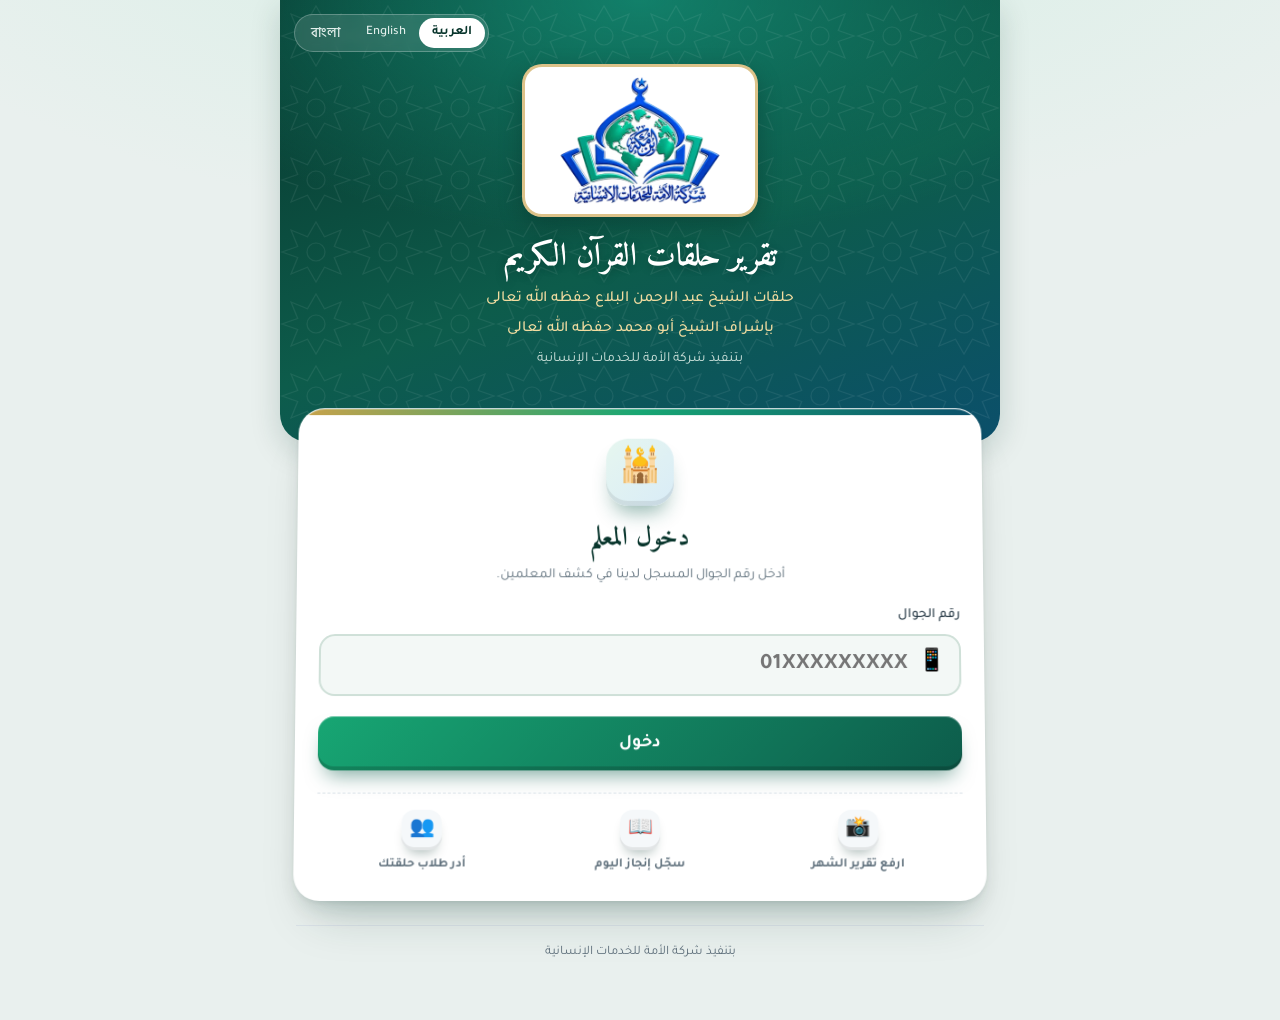
==== commit 3f8e6899: "3D visual layer, cache bump Co-Authored-By: Claude Sonnet 5.5 <noreply@anthropic.com> Claude-Session" ====
--- a/about.html
+++ b/about.html
@@ -17,7 +17,7 @@
 <link rel="preconnect" href="https://fonts.googleapis.com">
 <link rel="preconnect" href="https://fonts.gstatic.com" crossorigin>
 <link href="https://fonts.googleapis.com/css2?family=Amiri:wght@700&family=Hind+Siliguri:wght@400;500;700&family=Tajawal:wght@400;500;700&display=swap" rel="stylesheet">
-<link rel="stylesheet" href="css/style.css?v=11">
+<link rel="stylesheet" href="css/style.css?v=12">
 </head>
 <body data-title="navAbout">
 <div class="wrap wide">
--- a/css/style.css
+++ b/css/style.css
@@ -363,3 +363,20 @@
 .gate-feat{list-style:none;margin:22px 0 0;padding:16px 0 0;border-top:1px dashed var(--line);display:grid;grid-template-columns:repeat(3,1fr);gap:8px}
 .gate-feat li{display:flex;flex-direction:column;align-items:center;gap:4px;font-size:12.5px;color:var(--muted);font-weight:600}
 .gate-feat b{width:40px;height:40px;border-radius:13px;background:var(--soft);display:flex;align-items:center;justify-content:center;font-size:20px}
+
+/* ===== طبقة ثلاثية الأبعاد ===== */
+body{background:radial-gradient(1200px 500px at 50% -120px,#d6efe5 0,transparent 70%),#e9f0ee}
+.card,.gate{transform-style:preserve-3d;box-shadow:0 1px 0 #fff inset,0 2px 4px rgba(8,53,44,.06),0 12px 24px -8px rgba(8,53,44,.18),0 30px 50px -20px rgba(8,53,44,.22)!important;border:1px solid rgba(255,255,255,.7)!important}
+.stats{perspective:900px}
+.stat{transform:rotateX(6deg) translateZ(0);transform-origin:50% 100%;border-radius:20px!important;box-shadow:0 1px 0 rgba(255,255,255,.45) inset,0 -6px 0 rgba(0,0,0,.14) inset,0 18px 26px -10px rgba(8,53,44,.45)!important;transition:transform .25s,box-shadow .25s}
+.stat:hover{transform:rotateX(0) translateY(-6px)}
+.stat b{text-shadow:0 3px 0 rgba(0,0,0,.18);font-size:38px}
+.btn{box-shadow:0 1px 0 rgba(255,255,255,.4) inset,0 -4px 0 rgba(0,0,0,.18) inset,0 12px 20px -8px rgba(13,92,75,.55)!important;transition:transform .12s,box-shadow .12s}
+.btn:active{transform:translateY(3px);box-shadow:0 1px 0 rgba(255,255,255,.4) inset,0 -1px 0 rgba(0,0,0,.18) inset,0 4px 8px -4px rgba(13,92,75,.5)!important}
+.topnav{box-shadow:0 1px 0 #fff inset,0 -3px 0 rgba(8,53,44,.08) inset,0 16px 28px -12px rgba(8,53,44,.35)!important;border-radius:22px!important}
+.topnav a.on,.topnav a.active,.topnav .on{box-shadow:0 -3px 0 rgba(0,0,0,.18) inset,0 10px 16px -6px rgba(13,92,75,.6)!important}
+.item{transition:transform .25s,box-shadow .25s;box-shadow:0 1px 0 #fff inset,0 -4px 0 rgba(8,53,44,.06) inset,0 14px 24px -12px rgba(8,53,44,.35)!important}
+.item:hover{transform:translateY(-4px) rotateX(2deg)}
+.gate{transform:perspective(1000px) rotateX(2deg)}
+.gate-ic{box-shadow:0 -5px 0 rgba(0,0,0,.08) inset,0 14px 20px -8px rgba(13,92,75,.45)!important;transform:translateZ(30px)}
+.gate-feat b{box-shadow:0 -3px 0 rgba(0,0,0,.08) inset,0 8px 12px -6px rgba(8,53,44,.35)}
